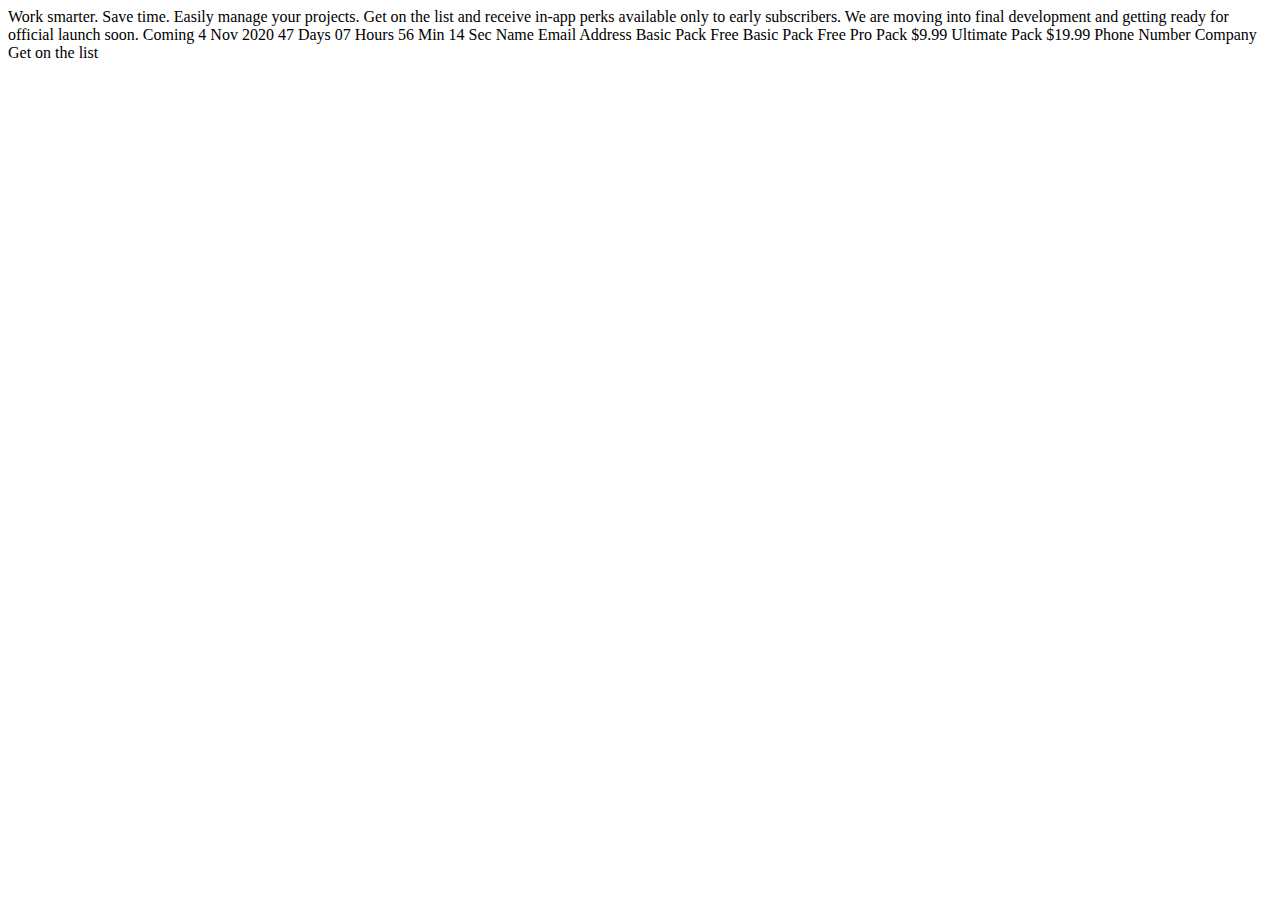
==== sign-up.html @ 5ea32828 "First commit" ====
<!DOCTYPE html>
<html lang="en">
<head>
  <meta charset="UTF-8">
  <meta name="viewport" content="width=device-width, initial-scale=1.0">

  <link rel="icon" type="image/png" sizes="32x32" href="./assets/favicon-32x32.png">

    <title>Frontend Mentor | Officelite coming soon site</title>
</head>
<body>
  Work smarter. Save time.

  Easily manage your projects. Get on the list and receive in-app perks available only to 
  early subscribers. We are moving into final development and getting ready for official launch soon.

  <!-- If you're choosing to make this date dynamic, set it to 30 days in the future from the moment the visitor views the page -->
  Coming 4 Nov 2020

  <!-- If you're choosing to make this timer dynamic, have it countdown from the date you set above -->
  47 Days
  07 Hours
  56 Min
  14 Sec

  Name
  Email Address
  Basic Pack Free
  Basic Pack Free
  Pro Pack $9.99
  Ultimate Pack $19.99
  Phone Number
  Company
  Get on the list
</body>
</html>
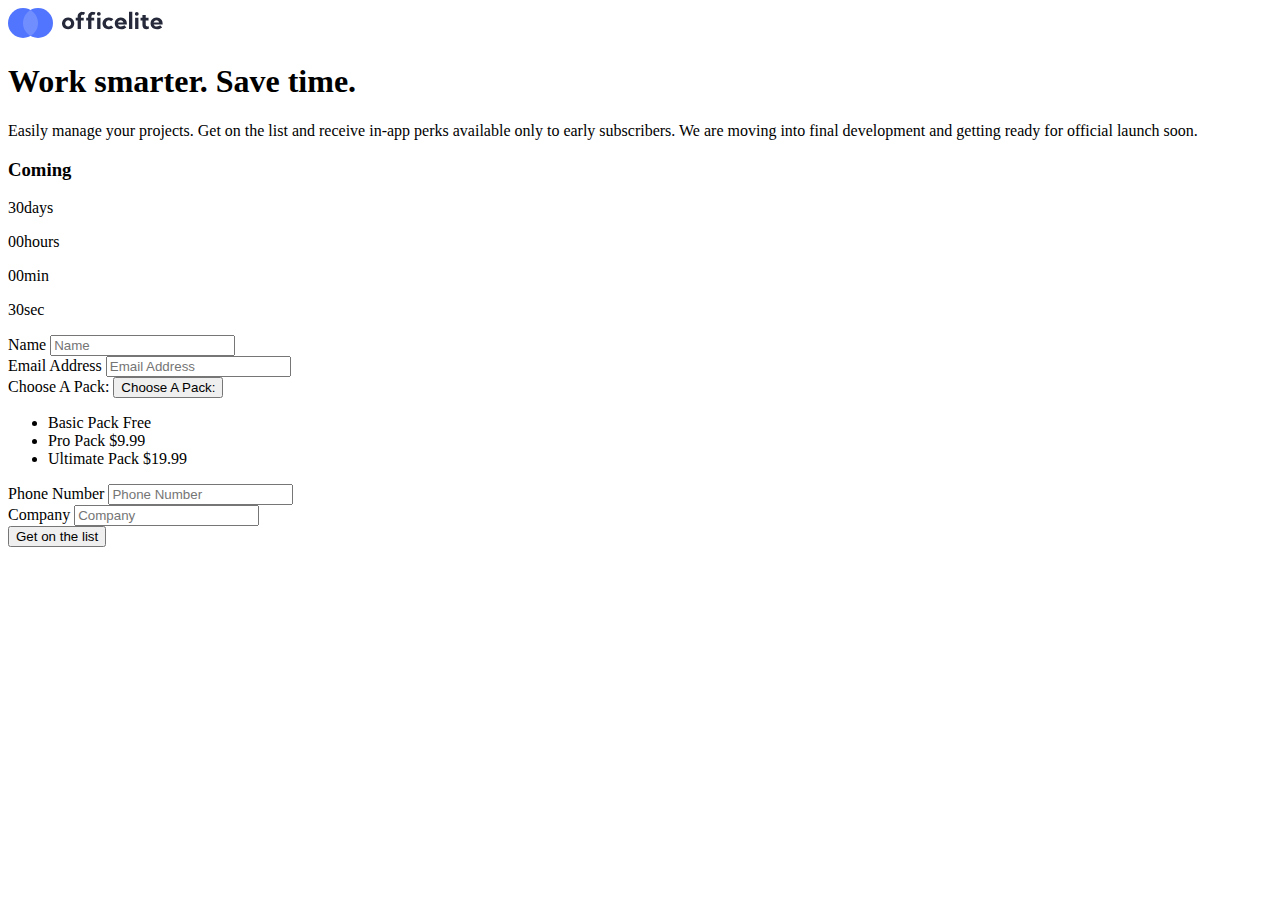
==== commit 589d1039: "Updated htmls and style.css" ====
--- a/sign-up.html
+++ b/sign-up.html
@@ -3,34 +3,103 @@
 <head>
   <meta charset="UTF-8">
   <meta name="viewport" content="width=device-width, initial-scale=1.0">
+  <meta name="author" content="Ortalyarts" />
+  <meta name="description" content="Officelite coming soon site" />
+  <meta name="keywords" content="Officelite, collaboration, platform, interface" />
+  <meta property="og:title" content="Maker pre-launch" />
+  <meta property="og:description" content="Frontend Mentor | Officelite coming soon site" />
+  <link rel="stylesheet" href="style.css" type="text/css">
+  <link rel="stylesheet" href="css/style.sign-up.css">
+  <link rel="icon" type="image/png" sizes="32x32" href="./assets/favicon-32x32.png">
+  <title>Frontend Mentor | Officelite coming soon site</title>
+</head>
+<body class="sign-up">
+  <div class="main-container">
+    <header>
+      <div class="logo">
+        <a href="./index.html" aria-label="Officelite homepage">
+          <img src="./assets/shared/logo.svg" alt="Officelite logo" width="155" height="30">
+        </a>
+      </div>
+    </header>
 
-  <link rel="icon" type="image/png" sizes="32x32" href="./assets/favicon-32x32.png">
+    <main>
+      <section class="hero">
+        <div class="sign-up-left">
+          <div class="hero-text bodyM">
+            <h1 class="headingL">Work smarter. Save time.</h1>
+            <p>Easily manage your projects. Get on the list 
+              and receive in-app perks available only to 
+              early subscribers. We are moving into final 
+              development and getting ready for official 
+              launch soon.</p>
+          </div>
 
-    <title>Frontend Mentor | Officelite coming soon site</title>
-</head>
-<body>
-  Work smarter. Save time.
+          <div class="sign-up-coming-soon">
+            <h3 class="headingS">Coming <span id="launch-date"></span></h3>
+            <div class="countdown-holder">
+              <div class="countdown-number">
+                <p><span class="headingL" id="days">30</span>days</p>
+              </div>
 
-  Easily manage your projects. Get on the list and receive in-app perks available only to 
-  early subscribers. We are moving into final development and getting ready for official launch soon.
+              <div class="countdown-number">
+                <p><span class="headingL" id="hours">00</span>hours</p>
+              </div>
 
-  <!-- If you're choosing to make this date dynamic, set it to 30 days in the future from the moment the visitor views the page -->
-  Coming 4 Nov 2020
+              <div class="countdown-number">
+                <p><span class="headingL" id="minutes">00</span>min</p>
+              </div>
 
-  <!-- If you're choosing to make this timer dynamic, have it countdown from the date you set above -->
-  47 Days
-  07 Hours
-  56 Min
-  14 Sec
+              <div class="countdown-number">
+                <p><span class="headingL" id="seconds">30</span>sec</p>
+              </div>
+            </div>
+          </div>
 
-  Name
-  Email Address
-  Basic Pack Free
-  Basic Pack Free
-  Pro Pack $9.99
-  Ultimate Pack $19.99
-  Phone Number
-  Company
-  Get on the list
+          <div class="sign-up">
+            <form id="form" novalidate>
+              <div>
+                <label for="name" class="screen-reader-only" aria-describedby="invalid-message-name">Name</label>
+                <input id="name" name="name" type="text" placeholder="Name" oninput=onInputLetters(event) maxlength="35" />
+                <div id="invalid-message-name" class="invalid-message" tabindex="-1" aria-live="polite"></div>
+              </div>
+
+              <div>
+                <label for="email" class="screen-reader-only" aria-describedby="invalid-message-email">Email Address</label>
+                <input id="email" name="email" type="email" placeholder="Email Address" maxlength="35" />
+                <div id="invalid-message-email" class="invalid-message" tabindex="-1" aria-live="polite"></div>
+              </div>
+
+              <div class="select-holder">
+                <label for="select" class="screen-reader-only" aria-describedby="invalid-message-selectPack">Choose A Pack:</label>
+                <button role="combobox" id="select" value="Select" aria-controls="listbox" aria-haspopup="listbox" tabindex="0" aria-expanded="false">Choose A Pack:</button>
+                <div id="announcement" aria-live="assertive" class="screen-reader-only" tabindex="-1" aria-live="polite"></div>
+                <ul role="listbox" id="listbox">
+                  <li role="option">Basic Pack Free</li>
+                  <li role="option">Pro Pack $9.99</li>
+                  <li role="option">Ultimate Pack $19.99</li>
+                </ul>
+                <div id="invalid-message-selectPack" class="invalid-message" tabindex="-1" ></div>
+              </div>
+
+              <div>
+                <label for="phone" class="screen-reader-only" aria-describedby="invalid-message-phone">Phone Number</label>
+                <input id="phone" name="phone" type="text" placeholder="Phone Number" maxlength="35" />
+                <div id="invalid-message-phone" class="invalid-message" tabindex="-1" aria-live="polite"></div>
+              </div>
+
+              <div>
+                <label for="company" class="screen-reader-only" aria-describedby="invalid-message-company">Company</label>
+                <input id="company" name="company" type="text" placeholder="Company" maxlength="35" />
+                <div id="invalid-message-company" class="invalid-message" tabindex="-1" aria-live="polite"></div>
+              </div>
+              <button class="btn" type="submit" id="submit-button" aria-describedby="success-message">Get on the list</button>
+              <div id="success-message" class="success-message" tabindex="-1" aria-live="polite"></div>
+            </form>
+          </div>
+      </section>
+    </main>
+  </div>
+  <script src="script.js"></script>
 </body>
-</html>+</html>
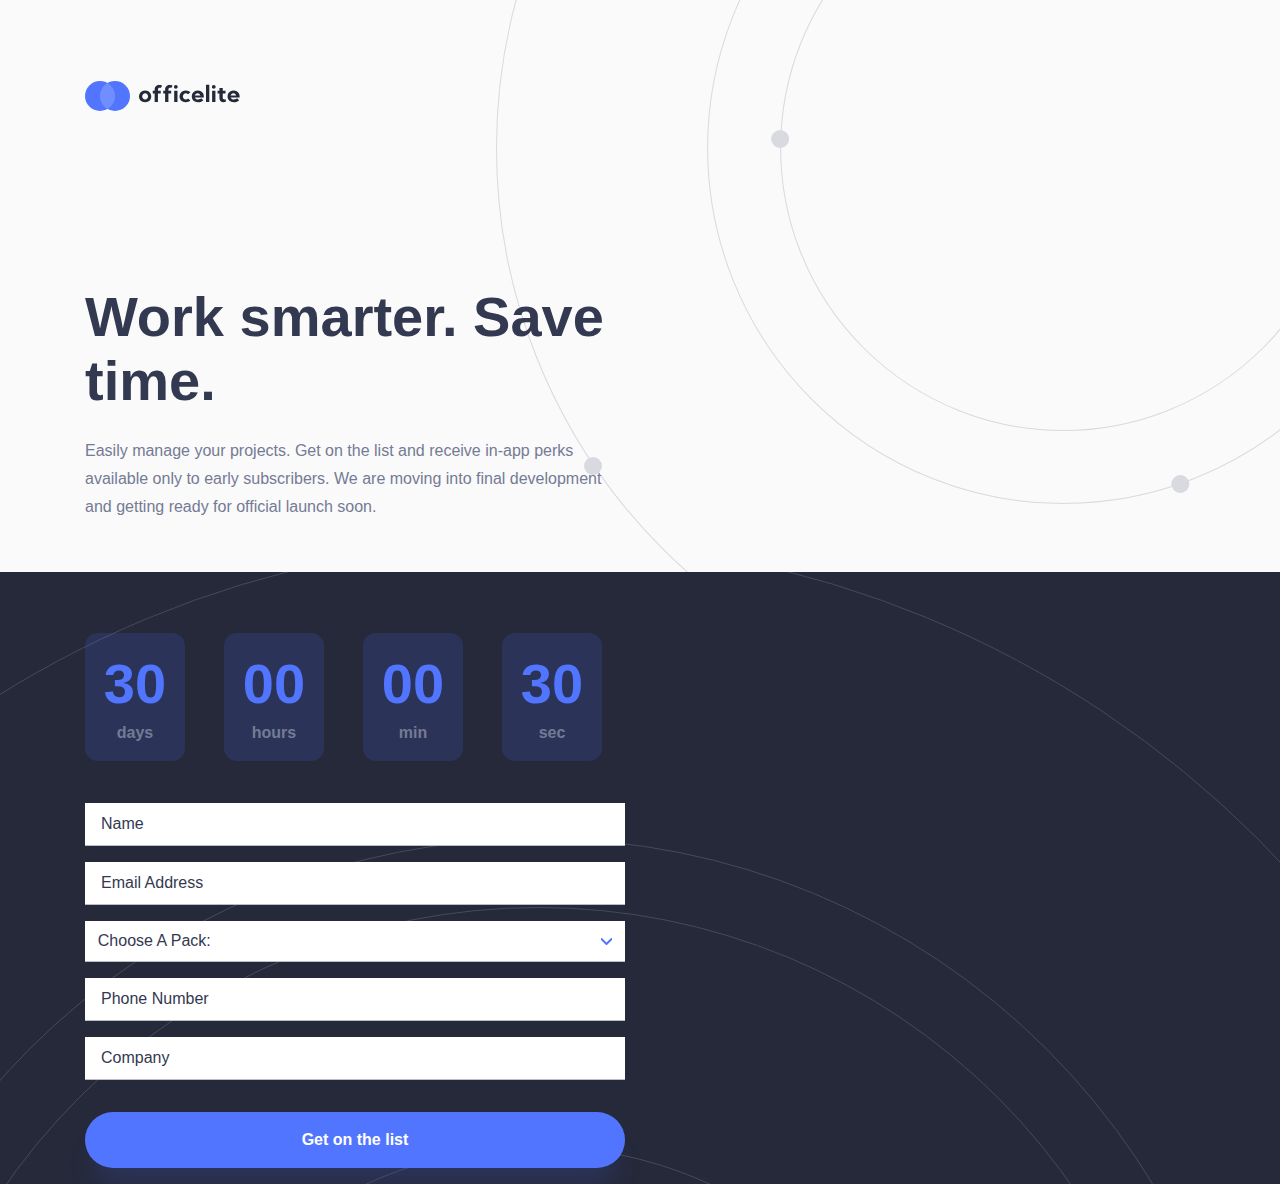
==== commit 6a519e79: "Update style.sign-up.css and sign-up.html" ====
--- a/sign-up.html
+++ b/sign-up.html
@@ -8,7 +8,7 @@
   <meta name="keywords" content="Officelite, collaboration, platform, interface" />
   <meta property="og:title" content="Maker pre-launch" />
   <meta property="og:description" content="Frontend Mentor | Officelite coming soon site" />
-  <link rel="stylesheet" href="style.css" type="text/css">
+  <link rel="stylesheet" href="css/style.css" type="text/css">
   <link rel="stylesheet" href="css/style.sign-up.css">
   <link rel="icon" type="image/png" sizes="32x32" href="./assets/favicon-32x32.png">
   <title>Frontend Mentor | Officelite coming soon site</title>
@@ -100,6 +100,7 @@
       </section>
     </main>
   </div>
+  <div class="bottom-bg"></div>
   <script src="script.js"></script>
 </body>
 </html>
--- a/css/style.css
+++ b/css/style.css
@@ -0,0 +1,472 @@
+/* Box sizing rules */
+*,
+*::before,
+*::after {
+  box-sizing: border-box;
+}
+body, h1, h2, h3, h4, p, figure, blockquote, dl, dd, ul {
+  margin: 0;
+}
+html {
+    scroll-behavior: smooth;
+  }
+  /* Inherit fonts for inputs and buttons */
+input,
+button,
+textarea,
+select {
+  font: inherit;
+}
+img {
+  vertical-align: middle;
+}
+/* General STYLE */
+:root {
+
+    --color1:rgb(81, 117, 255);
+    --color1b:rgba(81, 117, 255, 15.2%);
+    --color1c:rgba(81, 117, 255, 25%);
+    --color2:rgb(130, 156, 255);
+    --color3:rgb(51, 57, 80);
+    --color4: rgb(37, 41, 58);
+    --color5:rgb(116, 123, 149);
+    --color5b:rgb(116, 123, 149, 50%);
+    --color6:rgb(240, 91, 91); 
+    --color7:white;
+    --color7b:rgba(255,255,255,50%);
+    --color8:rgb(250,250,250);
+
+    --shadow1:0 1.563rem 1.563rem -0.625rem rgba(63,91,194,25%);
+    --shadow2:0 1.563rem 1.563rem -0.625rem rgba(75,92,191544,75%);
+
+    --sansserif: 'KumbhSans', sans-serif;
+}
+
+@font-face {
+    font-family: 'KumbhSans';
+    src: url('./assets/fonts/KumbhSans-Regular.woff2') format('woff2'),
+         url('./assets/fonts/KumbhSans-Regular.woff') format('woff');
+    font-weight: 400;
+    font-display
+}
+
+@font-face {
+    font-family: 'KumbhSans';
+    src: url('./assets/fonts/KumbhSans-Bold.woff2') format('woff2'),
+         url('./assets/fonts/KumbhSans-Bold.woff') format('woff');
+    font-weight: 700;
+    font-display: swap; 
+}
+
+h1, h2, h3, ul {
+    padding: 0;
+}
+
+.hide {
+    display: none;
+}
+
+.screen-reader-only {
+    position: absolute;
+    display: inline-block;
+    height: 1px;
+    width: 1px;
+    /* overflow: hidden; */
+    clip: rect(1px 1px 1px 1px); /* IE 7+ only support clip without commas */
+    clip: rect(1px, 1px, 1px, 1px); /* All other browsers */
+}
+  
+.headingXL {
+    font-size: 3.5rem;
+    line-height: 4rem;
+    font-weight: 700;
+    color: var(--color3);
+}
+
+.headingL {
+    font-size: 2.5rem;
+    line-height: 3rem;
+    font-weight: 700;
+    color: var(--color3);
+}
+
+.headingS {
+  font-size: 1rem;
+  line-height: 3rem;
+  font-weight: 700;
+  color: var(--color3);
+}
+
+.headingXS {
+  font-size: 1.125rem;
+  line-height: 1.563rem;
+  font-weight: 700;
+  color: var(--color3);
+}
+
+.bodyM, p, li {
+  font-size: 1.125rem;
+  line-height: 1.75rem;
+  font-weight: 300;
+  color: var(--color5);  
+}
+
+.bodyS, p, li {
+  font-size: 1rem;
+  line-height: 1.75rem;
+  font-weight: 300;
+  color: var(--color5);  
+}
+
+body {
+  position: relative;
+  text-rendering: optimizeSpeed;
+  text-align: left;
+  font-family: var(--sansserif);
+  background-color: var(--color8);
+  background-image: url("../assets/home/bg-pattern-header.svg");
+  background-repeat: no-repeat;
+  background-position: top -40rem center;
+  color: var(--color5);
+}
+
+.main-container {
+  max-width: 24.438rem;
+  display: grid;
+  justify-content: center;
+  margin: 0 auto;
+  position: relative;
+  padding: 0 1rem;
+}
+
+header {
+  max-width: 100%;
+  justify-self: stretch;
+  align-self: stretch;
+  margin-top: 5.063rem;
+  display: grid;
+  grid-template-columns: auto;
+  align-items: end;
+}
+
+.hero {
+  margin-top: 4rem;
+  display: grid;
+  text-align: center;
+  max-width: 100%;
+}
+
+.hero img {
+  width: 100%;
+  height: auto;
+}
+
+.hero-text .btn {
+  margin-top: 1.5rem;
+}
+
+.btn {
+  height: 3.5rem;
+  border-radius: 1.75rem;
+  border: none;
+  padding: 1.1rem 2.563rem;
+  color: var(--color7);
+  font-size: 1rem;
+  line-height: 1rem;
+  font-weight: 700;
+  text-decoration: none;
+  transition: background-color 0.5s;
+  background-color: var(--color1);
+  cursor: pointer;
+  display: inline-block;
+  box-shadow: var(--shadow1);
+}
+
+.btn:hover, .btn:focus {
+  background: var(--color2);
+}
+
+.btn-light {
+  background: var(--color10);
+  color: var(--color1);
+  box-shadow: none;
+}
+
+.btn-light:hover, .btn-light:focus {
+  background: var(--color1c);
+}
+
+.btn-white {
+  background: var(--color7);
+  color: var(--color1);
+}
+
+.btn-white:hover, .btn-white:focus {
+  background: var(--color7);
+  color: var(--color2);
+}
+
+.pricing {
+  margin-top: 4rem;
+}
+
+.pricing-title {
+  max-width: 33.75rem;
+  margin: auto;
+}
+
+.pricing-title h2, .pricing-title p {
+  text-align: center;
+}
+
+.pricing-title p {
+  margin-top: 1.5rem;
+}
+
+ul.price-options-holder {
+  display: grid;
+  gap: 1.875rem;
+  margin-top: 7.5rem;
+  align-items: center;
+  list-style: none;
+  text-align: center;
+}
+
+ul.price-options-holder ul {
+  list-style: none;
+  margin-top: 3.5rem;
+  display: grid;
+  gap: 1rem; 
+}
+
+.price-option {
+  border-radius: 0.813rem;
+  background: var(--color7);
+  padding: 2.5rem 2.5rem;
+}
+
+.price-option span.headingXL {
+  display: block;
+  margin: 0.5rem 0;
+}
+
+.price-option .price-option h2 {
+  margin-bottom: 0.5rem;
+}
+
+.price-option-desc p {
+  line-height: 1.5rem;
+}
+
+.price-option:nth-child(2) {
+  background-color: var(--color7);
+  background-image: url("../assets/home/bg-pattern-pricing.svg");
+  background-repeat: no-repeat;
+  background-position: top -23.7rem center;
+  background-size: 55rem 55rem;
+}
+
+.price-option:nth-child(2) p, 
+.price-option:nth-child(2) h2, 
+.price-option:nth-child(2) span, 
+.price-option:nth-child(2) li {
+  color: var(--color7);
+}
+.bottom-bg {
+  position: absolute;
+  bottom: 0;
+  left: 0;
+  z-index: -3;
+  width: 100%;
+  height: 38.25rem;
+  background-color: var(--color4);
+  background-image: url("../assets/home/bg-pattern-footer.svg");
+  background-repeat: no-repeat;
+  background-position: left -30rem top -2rem;
+}
+
+.coming-soon {
+  display: grid;
+  align-items: center;
+  justify-content: center;
+  gap: 3rem;
+  margin-top: 5.125rem;
+}
+
+.coming-soon h3,
+.sign-up-.coming-soon h3 {
+  text-transform: uppercase;
+  letter-spacing: .3125rem;
+  color: var(--color7);
+  text-align: center;
+}
+
+.coming-soon h3 span,
+.sign-up-.coming-soon h3 {
+  color: var(--color1);
+}
+
+.countdown-holder {
+  display: grid;
+  grid-template-columns: repeat(4, 1fr);
+  gap: 0.813rem;
+}
+
+.countdown-number {
+  width: 100%;
+  height: 5.75rem;
+  padding-top: 1.2rem;
+  background: var(--color3);
+  border-radius: 0.813rem;
+}
+
+.countdown-number p {
+  font-size: 1rem;
+  text-align: center;
+  font-weight: 700;
+}
+
+.countdown-number p span {
+  display: block;
+  color: var(--color7);
+  margin-bottom: 0.2rem;
+}
+
+@media (max-width: 40rem) {
+  body {
+    background-position: top -10rem center;
+    background-size: 32rem auto;
+  }
+
+  .logo {
+    text-align: center;
+  }
+
+  .hero img {
+    order: 1;
+  }
+
+  .hero-text {
+    order: 2;
+  }
+
+  .countdown-number .headingL {
+    line-height: 2rem;
+  }
+}
+
+@media (min-width: 40rem) and (max-width: 60rem) {
+  .price-option {
+    display: grid;
+    grid-template-columns: 1fr 1fr;
+    gap: 3rem;
+    align-items: center;
+    justtify-content: space-between;
+    justify-items: start;
+    text-align: left;
+  }
+
+  .countdown-number .headingL {
+    line-height: 4rem;
+    font-size: 3.5rem;
+  }
+}
+
+@media (min-width: 40rem) {
+  body {
+    background-position: top -26.188rem right -21.9rem;
+  }
+
+  .main-container {
+    max-width: 47.063rem;
+  }
+
+  .hero {
+    margin-top: 6.375rem;
+    display: grid;
+    grid-template-columns: 50% auto;
+    gap: 3.938rem;
+    align-items: center;
+    text-align: left;
+  }
+
+  .pricing {
+    margin-top: 11.5rem;
+  }
+
+  .countdown-holder {
+    gap: 1rem;
+  }
+
+  .countdown-number {
+    width: 6.25rem;
+    height: 8rem;
+  }
+}
+
+@media (min-width: 60rem) {
+  .headingXL, .headingL {
+    font-size: 3.5rem;
+    line-height: 4rem;
+  }
+
+  .headingM {
+    font-size: 1.25rem;
+    line-height: 1.75rem;
+  }
+
+  .headingS {
+    font-size: 1rem;
+    line-height: 3rem;
+  }
+
+  .main-container {
+    max-width: 71.375rem;
+  }
+
+  .hero {
+    display: grid;
+    grid-template-columns: min(50%, 33.75rem) auto;
+    gap: 5.938rem;
+    align-items: start;
+    text-align: left;
+  }
+
+  .hero-text h1 {
+    margin-top: 4.5rem;
+    margin-bottom: 1.5rem;
+  }
+
+  ul.price-options-holder {
+    grid-template-columns: repeat(3, 1fr);
+  }
+
+  .price-option span.headingXL {
+    margin-top: 2.5rem;
+  }
+
+  .price-option .btn {
+    margin-top: 2.11rem;
+  }
+
+  .coming-soon {
+    display: grid;
+    grid-template-columns: min(50%, 28rem) auto;
+    align-items: center;
+    justify-content: space-between;
+    margin-top: 5.125rem;
+  }
+
+  .coming-soon h3 {
+    text-align: left;
+  }
+
+  .coming-soon .btn {
+    justify-self: end;
+  }
+}
+
+
+
+
+  
--- a/css/style.sign-up.css
+++ b/css/style.sign-up.css
@@ -0,0 +1,348 @@
+/* Box sizing rules */
+*,
+*::before,
+*::after {
+  box-sizing: border-box;
+}
+body, h1, h2, h3, h4, p, figure, blockquote, dl, dd, ul {
+  margin: 0;
+}
+html {
+    scroll-behavior: smooth;
+  }
+  /* Inherit fonts for inputs and buttons */
+input,
+button,
+textarea,
+select {
+  font: inherit;
+}
+img {
+  vertical-align: middle;
+}
+/* General STYLE */
+:root {
+
+    --color1:rgb(81, 117, 255);
+    --color1b:rgba(81, 117, 255, 15.2%);
+    --color1c:rgba(81, 117, 255, 25%);
+    --color2:rgb(130, 156, 255);
+    --color3:rgb(51, 57, 80);
+    --color4: rgb(37, 41, 58);
+    --color5:rgb(116, 123, 149);
+    --color5b:rgb(116, 123, 149, 50%);
+    --color6:rgb(240, 91, 91); 
+    --color7:white;
+    --color7b:rgba(255,255,255,50%);
+    --color8:rgb(250,250,250);
+
+    --shadow1:0 1.563rem 1.563rem -0.625rem rgba(63,91,194,25%);
+    --shadow2:0 1.563rem 1.563rem -0.625rem rgba(75,92,191544,75%);
+
+    --sansserif: 'KumbhSans', sans-serif;
+}
+
+@font-face {
+    font-family: 'KumbhSans';
+    src: url('./assets/fonts/KumbhSans-Regular.woff2') format('woff2'),
+         url('./assets/fonts/KumbhSans-Regular.woff') format('woff');
+    font-weight: 400;
+    font-display
+}
+
+@font-face {
+    font-family: 'KumbhSans';
+    src: url('./assets/fonts/KumbhSans-Bold.woff2') format('woff2'),
+         url('./assets/fonts/KumbhSans-Bold.woff') format('woff');
+    font-weight: 700;
+    font-display: swap; 
+}
+
+body.sign-up {
+    min-height: 100vh;
+}
+
+.bg-side {
+    position: absolute;
+    top: 0;
+    left: 0;
+    z-index: -3;
+    width: 100%;
+    height: 30rem;
+    background-color: var(--color4);
+    background-image: url("../assets/home/bg-pattern-footer.svg");
+    background-repeat: no-repeat;
+    background-position: lrgy -30rem top -2rem;
+}
+
+.hero {
+  grid-template-columns: none;
+}
+
+body.sign-up .countdown-holder {
+  width: min(28rem 100%);
+}
+
+body.sign-up .countdown-number {
+  background: var(--color1b);
+}
+
+body.sign-up .countdown-number .headingL {
+  color: var(--color1);
+}
+
+.sign-up-coming-soon h3 {
+  margin: 3rem 0 1rem 0;
+  color: var(--color4);
+  text-align: left;
+}
+
+.sign-up-coming-soon h3 span {
+  color: var(--color1);
+}
+
+/* Form */
+.sign-up-form {
+  max-width: 27.813rem;
+  padding: 0 2.688rem 1.5rem 2.688rem;
+  border-radius: 0.813rem;
+  background: var(--color7);
+  box-shadow: 0 3.125rem 3.125rem -1.5625rem rgba(75, 92, 154, 25%);
+}
+
+#form {
+  display: grid;
+  gap: 1rem;
+  align-items: start;
+  margin-top: 2.625rem;  
+}
+
+input {
+  width: 100%;
+  background: var(--color7);
+  color: var(--color3);
+  font-size: 1rem;
+  font-weight: 400;
+  padding: 0.75rem 1rem;
+  border: none;
+  border-bottom: 1px solid var(--color5b);
+}
+
+::placeholder {
+  color: var(--color6c);
+}
+
+/* Custom Select Element */
+#form {
+  /* margin: 1.25rem 0; */
+  position: relative;
+}
+
+/* label {
+  display: block;
+  padding: .7rem .8rem;
+  width: 65%;
+  margin: 0 auto;
+  text-align: left;
+  font-size: .75rem;
+} */
+
+.select-holder {
+  position: relative;
+}
+
+button[role="combobox"] {
+  border: none;
+  border-bottom: 1px solid var(--color5b);
+}
+
+button[role="combobox"],
+ul[role="listbox"] {
+  display: block;
+  padding: .7rem .8rem;
+  width: 100%;
+  margin: 0 auto;
+  background: #fff;
+  font-size: 1rem;
+  color: var(--color3);
+  font-weight: 400;
+  cursor: pointer;
+}
+
+button[role="combobox"] {
+  display: flex;
+  justify-content: space-between;
+  align-items: center;
+  position: relative;
+
+  &::before {
+    content: "";
+    background: url("../assets/sign-up/icon-arrow-down.svg") no-repeat center;
+    width: .6875rem;
+    height: .4375rem;
+    display: inline-block;
+    vertical-align: middle;
+    position: absolute;
+    right: .8rem;
+    transition: transform .3s ease-in;
+  }
+
+  &:focus-visible {
+    outline: none;
+    box-shadow: 0 0 .3125rem .125rem var(--color1b) inset;
+  }
+}
+
+ul[role="listbox"] {
+  position: absolute;
+  left: 0;
+  right: 0;
+  top: 2.9rem;
+  max-height: 10rem;
+  overflow-y: auto;
+  list-style-type: none;
+  padding: 0;
+  margin-top: .1rem;
+  border: 1px solid var(--color1b);
+  box-shadow: var(--shadow2);
+  border-radius: 0.5rem;
+  opacity: 0;
+  transform: scale(1,0);
+  transform-origin: top left;
+  transition: all .3s ease-in;
+  pointer-events: none;
+  z-index: 2;
+  &.active {
+    opacity: 1;
+    transform: scale(1,1);
+    pointer-events: auto;
+  }
+  li {
+    padding: 0.6rem .5rem;
+    border-bottom: 1px solid var(--color5b);
+    cursor: pointer;
+    transition: all .3s ease-in;
+    position: relative;
+    &::before {
+      content: "";
+      background: url("../assets/sign-up/icon-check.svg") no-repeat center;
+      width: 1rem;
+      height: .75rem;
+      display: inline-block;
+      right: .8rem;
+      opacity: 0;
+      transition: opacity .3s ease-in;
+    }
+    &:hover, &:current {
+      background: rgba(63, 91, 194, 5%);
+    }
+
+    &:active {
+      background: rgba(63, 91, 194, 10%);
+      color: var(--color1);
+    }
+
+    &:active::before {
+      opacity: 1;
+    }
+  }
+  li:last-child {
+    border-bottom: none;
+  }
+}
+button[aria-expanded="true"] {
+  &::before {
+    transform: rotate(180deg);
+  }
+}
+
+.btn {
+  margin-top: 1rem;
+}
+/* Custom Select Element End */
+
+/* Invalid Message */
+.input-invalid {
+  color: var(--color6);
+  border-bottom: .0625rem solid var(--color6);
+  background: url("../assets/sifn-up/icon-cross.svg") no-repeat right center;
+}
+
+.activeMessage {
+  display: block;
+}
+
+.invalid-message {
+  display: none;
+  text-align: left;
+  transition: 0.4s;
+  color: var(--color6);
+  font-size: 0.7rem;
+  line-height: 0.7rem;
+  margin: 1rem 0 0 1rem;
+}
+
+.invalid-message-date {
+  margin-top: 1.125rem;
+}
+
+.success-message {
+  text-align: center;
+}
+
+/* Invalid Message End */
+
+.sign-up {
+  color: var(--color5);
+}
+
+@media (max-width: 60rem) {
+  .hero-text {
+    text-align: center;
+  }
+
+  .hero-text h1 {
+    margin: 0 0 2rem 0;
+  }
+
+  .sign-up-coming-soon {
+    display: grid;
+    justify-items: center;
+  }
+
+  .sign-up-form {
+    margin: 4rem auto 0 auto;
+    width: 100%;
+  }
+
+  .sign-up-coming-soon {
+    display: grid;
+    justify-items: start;
+  }
+
+  .sign-up-form {
+    margin: 0;
+  }
+}
+
+@media (min-width: 60rem) {
+  .hero {
+    grid-template-columns: min(50%, 33.75rem) auto;
+    min-height: 68vh;
+  }
+
+  .bg-side {
+    position: absolute;
+    top: 0;
+    right: 0;
+    left: auto;
+    z-index: -3;
+    width: 33.5%;
+    height: 100%;
+    background-color: var(--color4);
+    background-image: url("../assets/sign-up/bg-pattern-side.svg");
+    background-repeat: no-repeat;
+    background-position: left -30rem top -30rem;
+    background-size: auto 120%;
+  }
+}
